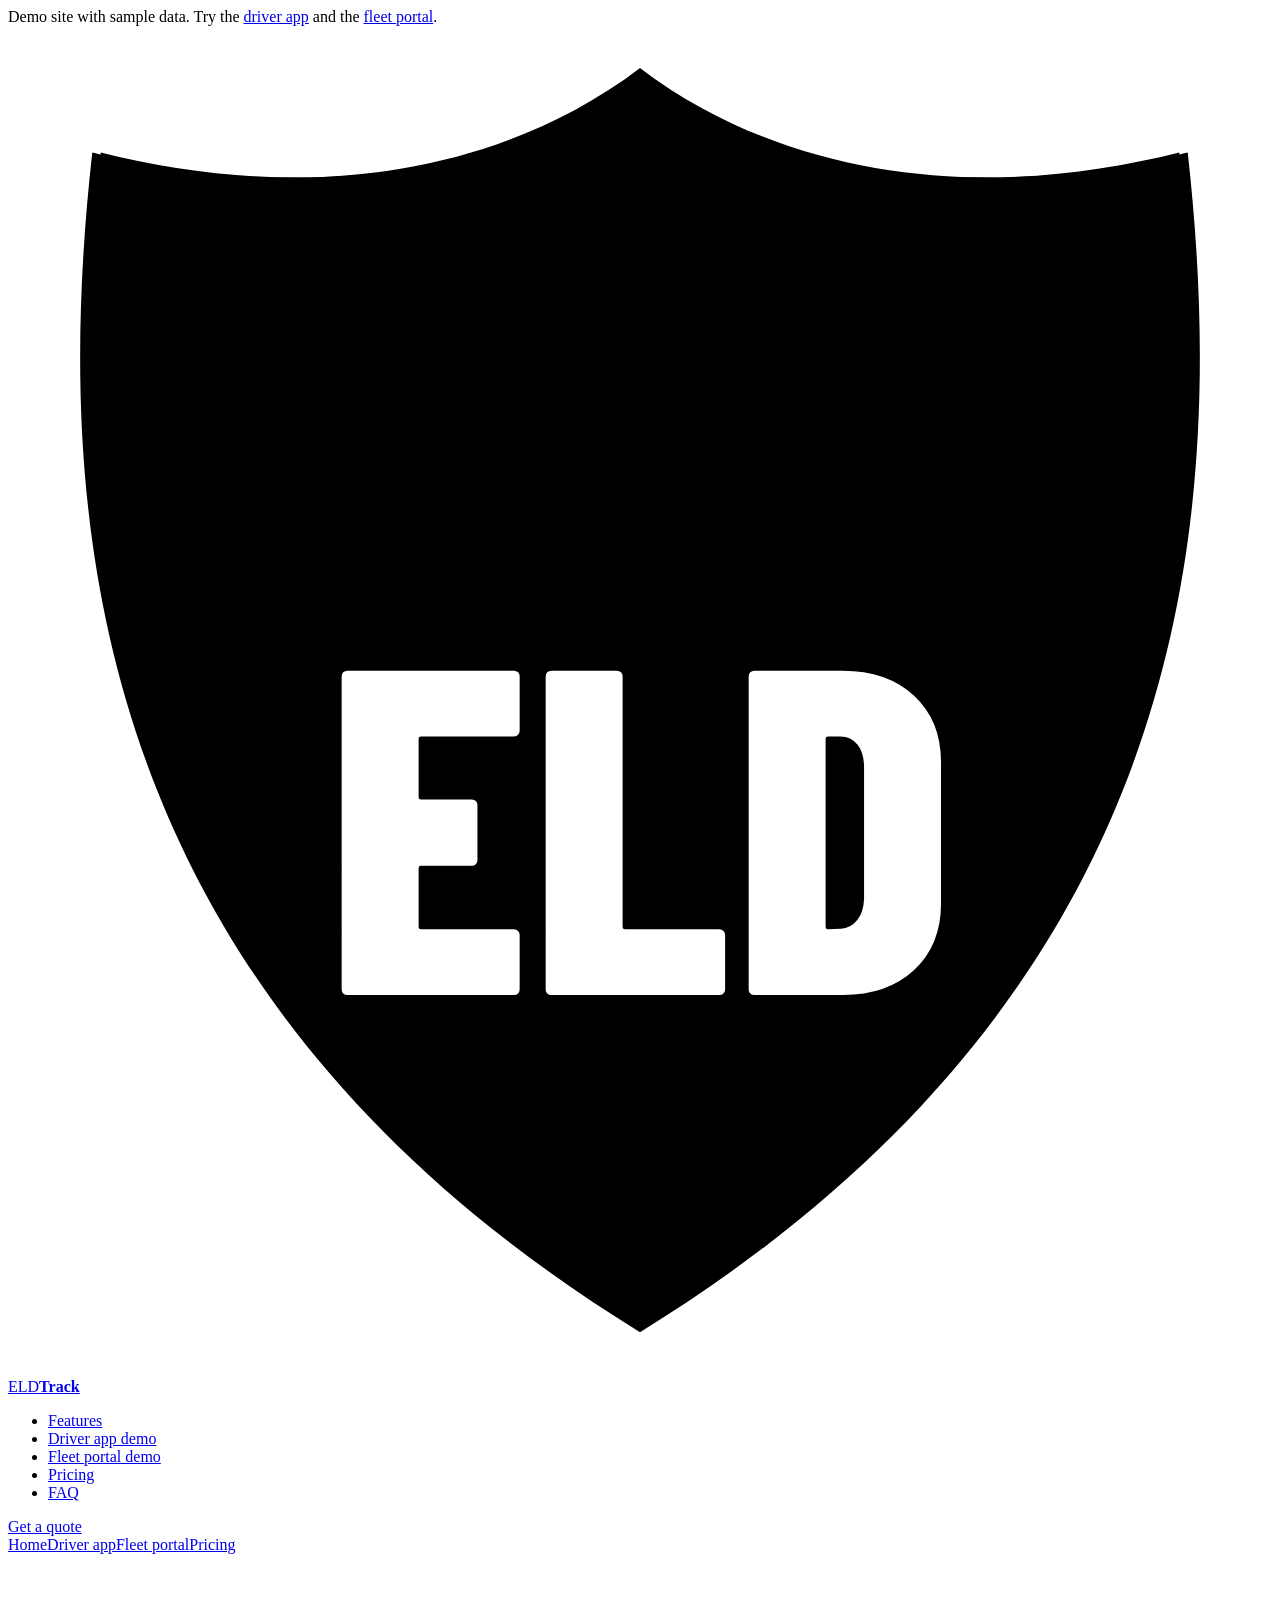
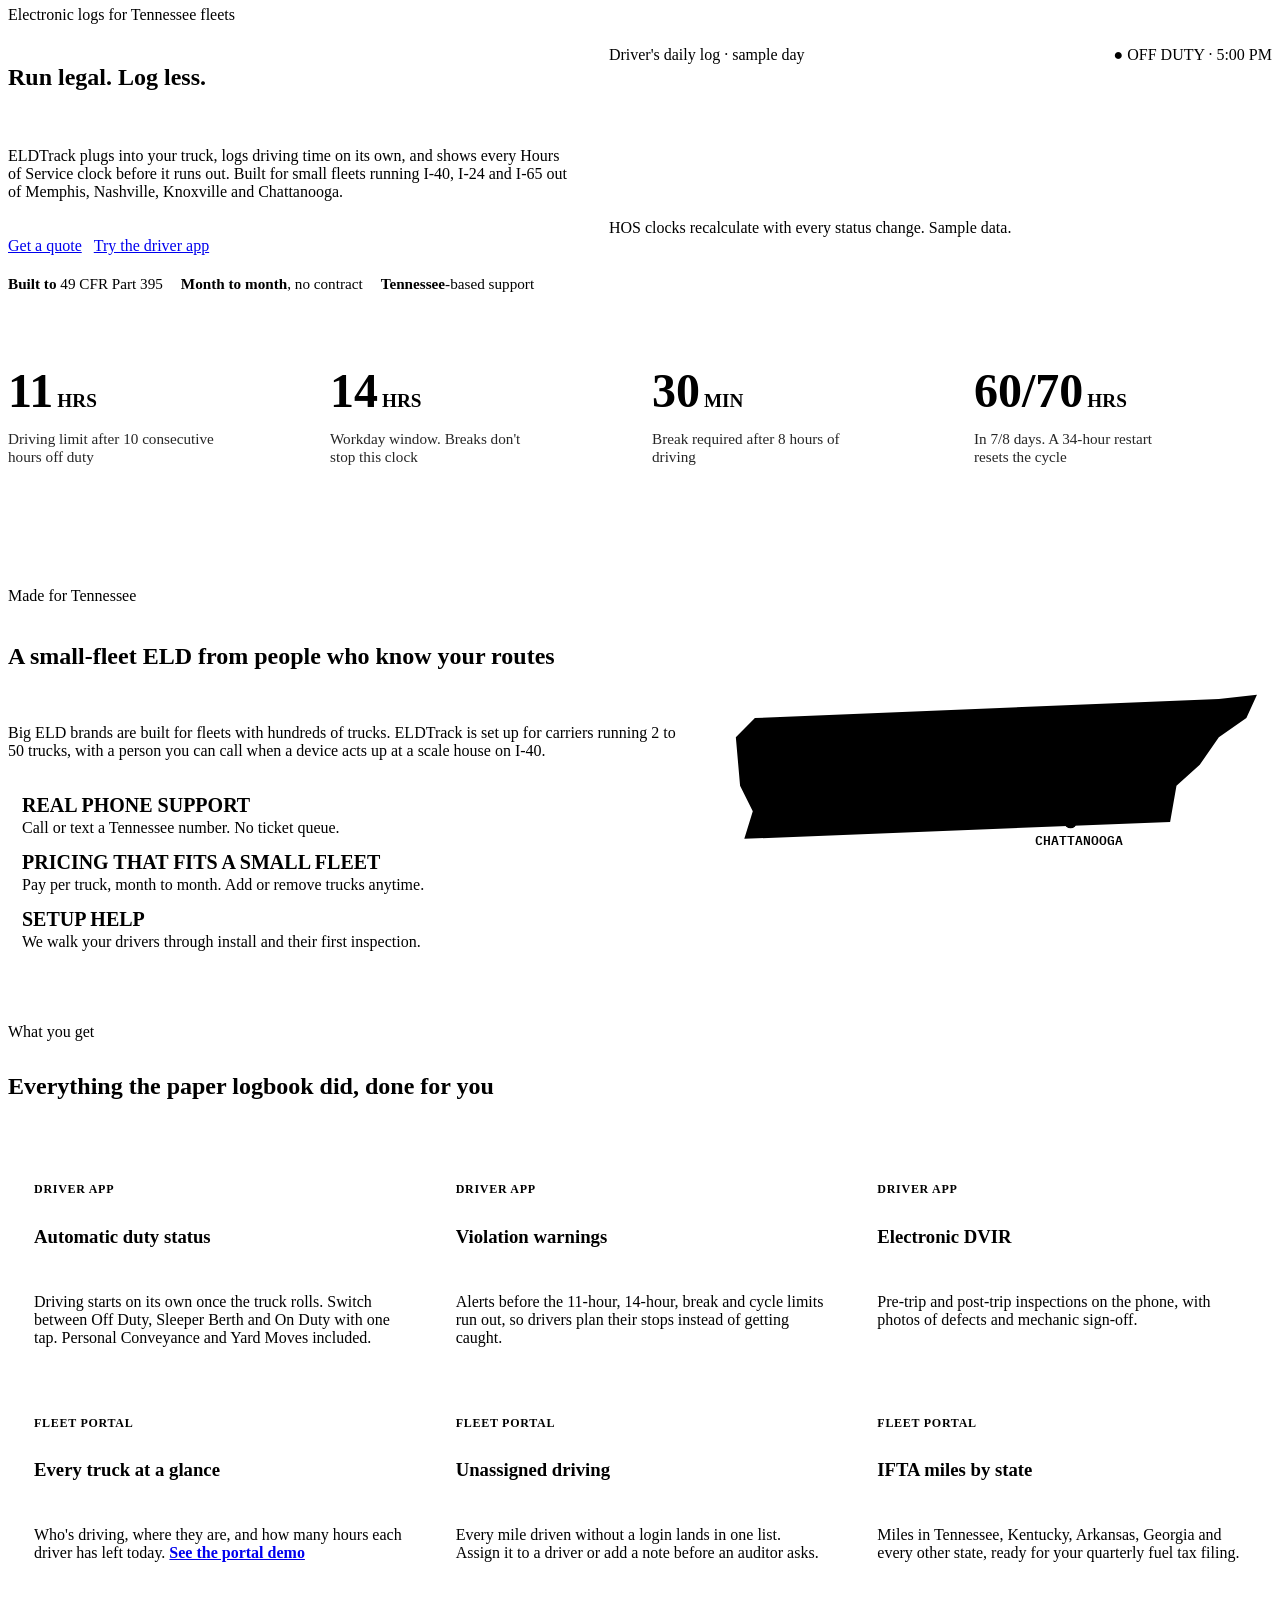
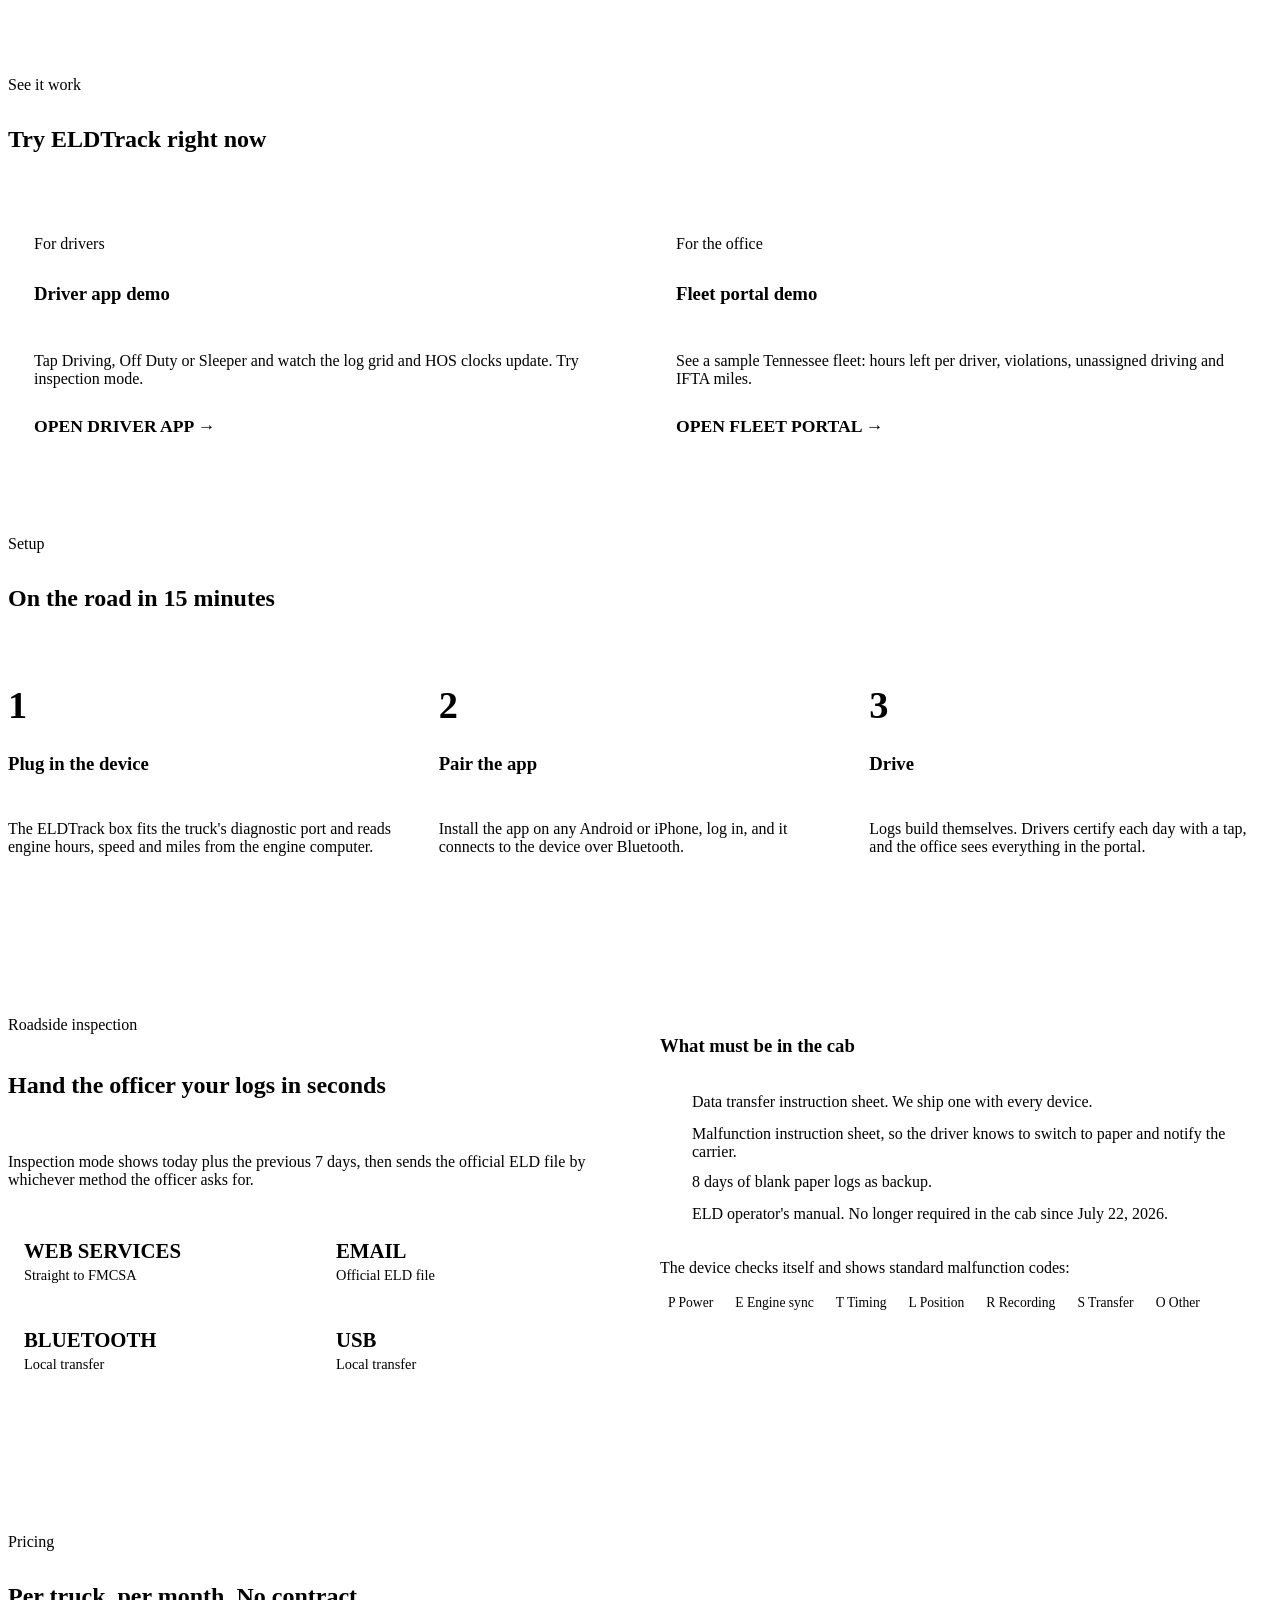
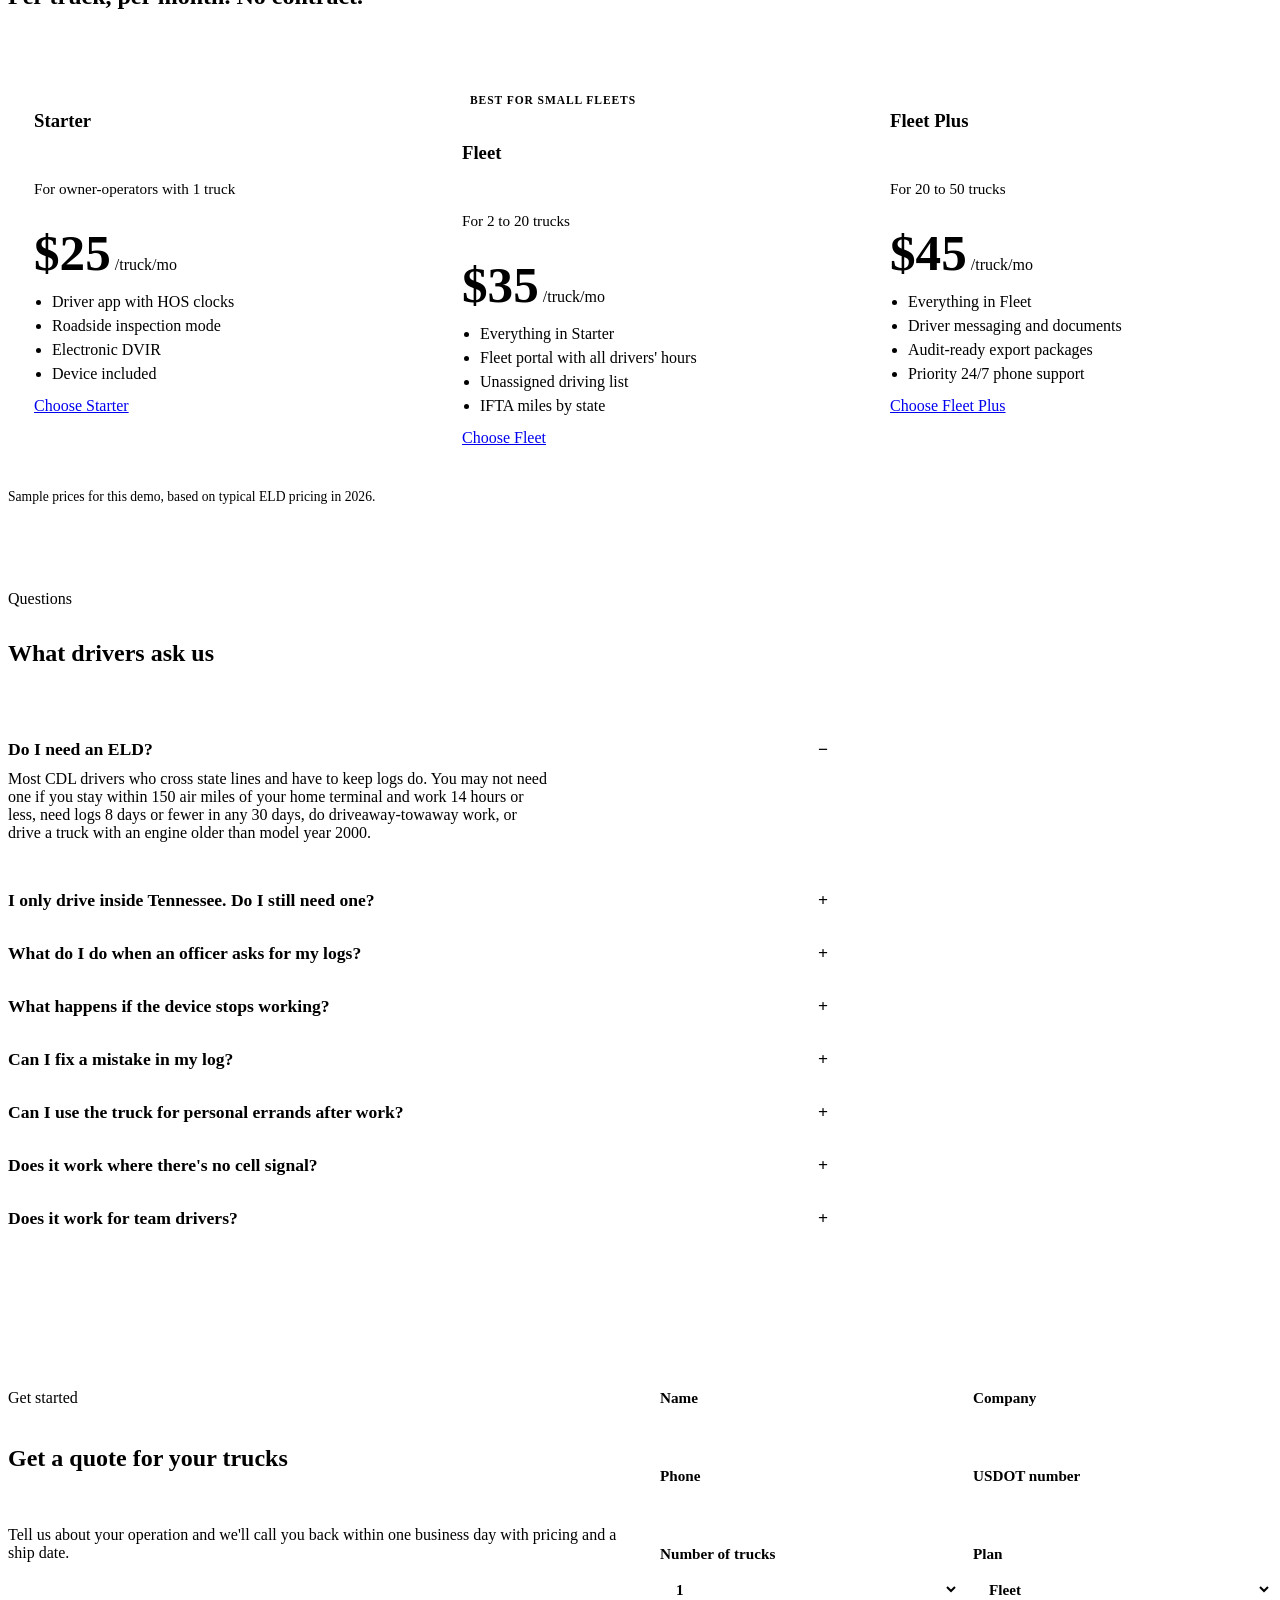
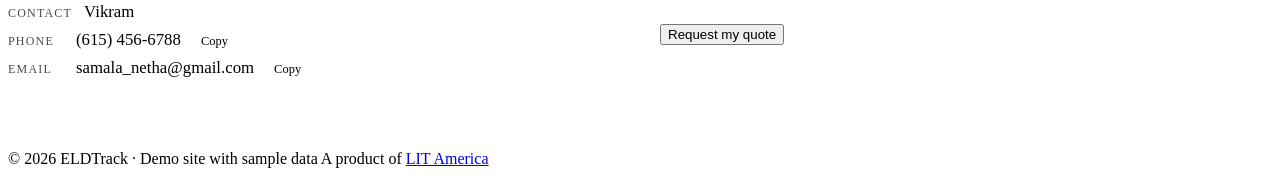
==== index.html @ 3d609960 "Add files via upload" ====
<!doctype html>
<html lang="en">
<head>
<meta charset="utf-8">
<meta name="viewport" content="width=device-width, initial-scale=1, viewport-fit=cover">
<title>ELDTrack</title>
<link rel="preconnect" href="https://fonts.googleapis.com">
<link rel="preconnect" href="https://fonts.gstatic.com" crossorigin>
<link rel="stylesheet" href="https://fonts.googleapis.com/css2?family=Barlow+Condensed:wght@600;700;800&family=Source+Sans+3:wght@400;600;700&family=IBM+Plex+Mono:wght@500;600&display=swap">
<link rel="stylesheet" href="styles.css">
<style>
section{padding-block:72px}
.sec-head{display:grid;gap:12px;margin-bottom:36px}
.hero{padding-block:52px 40px}
.hero-grid{display:grid;grid-template-columns:1fr;gap:36px}
@media (min-width:980px){.hero-grid{grid-template-columns:.92fr 1.08fr;align-items:center}}
.hero-copy{display:grid;gap:20px;align-content:start}
.hero-copy h1 span{color:var(--accent)}
.cta-row{display:flex;flex-wrap:wrap;gap:12px}
.trust{display:flex;flex-wrap:wrap;gap:8px 18px;color:var(--muted);font-size:.95rem}
.trust b{color:var(--ink)}
.logcard-head{display:flex;justify-content:space-between;align-items:baseline;flex-wrap:wrap;gap:8px}
.logcard-head .eyebrow{color:var(--muted)}

.rules{background:var(--ink);color:var(--paper);padding-block:34px}
.rules-grid{display:grid;grid-template-columns:repeat(4,1fr);gap:24px}
@media (max-width:760px){.rules-grid{grid-template-columns:repeat(2,1fr)}}
.rule .n{font-family:var(--f-display);font-weight:800;font-size:3rem;line-height:1}
.rule .n small{font-size:1.2rem;margin-left:4px}
.rule p{font-size:.95rem;opacity:.85;max-width:28ch}

.tn{display:grid;grid-template-columns:1.1fr .9fr;gap:40px;align-items:center}
@media (max-width:860px){.tn{grid-template-columns:1fr}}
.tn>*{min-width:0}
.tn-map svg{width:100%;height:auto;display:block}
.tn-points{display:grid;gap:14px;list-style:none;padding:0;margin:0}
.tn-points li{display:grid;gap:2px;padding-left:14px;border-left:3px solid var(--accent)}
.tn-points b{font-family:var(--f-display);font-size:1.25rem;text-transform:uppercase}
.tn-points span{color:var(--muted)}

.feat-grid{display:grid;grid-template-columns:repeat(3,1fr);gap:1px;background:var(--line);border:1px solid var(--line)}
@media (max-width:900px){.feat-grid{grid-template-columns:repeat(2,1fr)}}
@media (max-width:600px){.feat-grid{grid-template-columns:1fr}}
.feat{background:var(--panel);padding:26px;display:grid;gap:10px;align-content:start;min-width:0}
.feat .tag{font-family:var(--f-mono);font-size:.75rem;color:var(--shield);font-weight:600;letter-spacing:.06em}
.feat p{color:var(--muted)}
.feat a{font-weight:700}

.demos{display:grid;grid-template-columns:1fr 1fr;gap:20px}
@media (max-width:760px){.demos{grid-template-columns:1fr}}
.demo{border:2px solid var(--ink);border-radius:6px;padding:26px;display:grid;gap:12px;background:var(--panel);text-decoration:none;color:var(--ink)}
.demo:hover{border-color:var(--accent)}
.demo p{color:var(--muted)}
.demo .go{font-family:var(--f-display);font-weight:700;text-transform:uppercase;color:var(--accent);font-size:1.1rem}

.steps{display:grid;grid-template-columns:repeat(3,1fr);gap:28px}
@media (max-width:800px){.steps{grid-template-columns:1fr}}
.step{display:grid;gap:10px;padding-top:18px;border-top:3px solid var(--ink)}
.step .no{font-family:var(--f-display);font-weight:800;font-size:2.4rem;color:var(--accent);line-height:1}
.step p{color:var(--muted)}

.inspect{background:var(--panel);border-block:1px solid var(--line)}
.split{display:grid;grid-template-columns:1fr 1fr;gap:40px;align-items:start}
@media (max-width:860px){.split{grid-template-columns:1fr}}
.split>*{min-width:0}
.stack{display:grid;gap:18px}
.methods{display:grid;grid-template-columns:1fr 1fr;gap:12px}
.method{border:1px solid var(--line);border-radius:4px;padding:16px;display:grid;gap:4px;background:var(--paper)}
.method b{font-family:var(--f-display);font-size:1.3rem;text-transform:uppercase}
.method span{font-size:.9rem;color:var(--muted)}
.checklist{list-style:none;padding:0;margin:0;display:grid;gap:12px}
.checklist li{display:grid;grid-template-columns:22px 1fr;gap:10px}
.checklist li::before{content:"";width:16px;height:16px;margin-top:4px;border:2px solid var(--shield);border-radius:3px;background:linear-gradient(var(--shield),var(--shield)) center/8px 8px no-repeat}
.checklist li.off::before{background:none;border-color:var(--muted)}
.checklist li.off{color:var(--muted)}
.codes{font-family:var(--f-mono);font-size:.85rem;display:flex;flex-wrap:wrap;gap:6px;margin-top:6px}
.codes span{border:1px solid var(--grid-strong);padding:2px 8px;border-radius:3px}

.plans{display:grid;grid-template-columns:repeat(3,1fr);gap:20px}
@media (max-width:900px){.plans{grid-template-columns:1fr}}
.plan{border:1px solid var(--line);background:var(--panel);border-radius:6px;padding:26px;display:grid;gap:14px;align-content:start}
.plan.pick{border:2px solid var(--accent)}
.plan .who{color:var(--muted);font-size:.95rem}
.plan .price{font-family:var(--f-display);font-weight:800;font-size:3.2rem;line-height:1}
.plan .price small{font-family:var(--f-body);font-size:1rem;font-weight:400;color:var(--muted)}
.plan ul{margin:0;padding-left:18px;display:grid;gap:6px;color:var(--muted)}
.badge{justify-self:start;font-family:var(--f-mono);font-size:.72rem;font-weight:600;letter-spacing:.08em;text-transform:uppercase;background:var(--accent);color:var(--on-accent);padding:3px 8px;border-radius:3px}
.fine{font-size:.85rem;color:var(--muted);margin-top:16px}

.faq{display:grid;border-top:1px solid var(--line);max-width:820px}
details{border-bottom:1px solid var(--line);padding-block:16px}
summary{cursor:pointer;font-weight:700;font-size:1.1rem;list-style:none;display:flex;justify-content:space-between;gap:16px}
summary::-webkit-details-marker{display:none}
summary::after{content:"+";font-family:var(--f-mono);color:var(--accent)}
details[open] summary::after{content:"−"}
details p{margin-top:10px;color:var(--muted);max-width:68ch}

.quote{background:var(--ink);color:var(--paper)}
.quote .lede{color:color-mix(in srgb,var(--paper) 78%,transparent)}
.contact{display:grid;gap:8px;margin-top:6px}
.contact div{display:flex;flex-wrap:wrap;gap:6px 12px;align-items:baseline}
.contact .k{font-family:var(--f-mono);font-size:.75rem;letter-spacing:.1em;text-transform:uppercase;opacity:.7;min-width:56px}
.contact .v{font-family:var(--f-mono);font-size:1.05rem;user-select:all}
.copy{font:inherit;font-size:.78rem;background:transparent;color:var(--paper);border:1px solid color-mix(in srgb,var(--paper) 40%,transparent);border-radius:3px;padding:1px 8px;cursor:pointer}
form{display:grid;grid-template-columns:1fr 1fr;gap:14px}
@media (max-width:600px){form{grid-template-columns:1fr}}
form .full{grid-column:1/-1}
label{display:grid;gap:6px;font-weight:600;font-size:.95rem}
.quote input,.quote select{font:inherit;padding:11px 12px;border-radius:4px;border:1px solid color-mix(in srgb,var(--paper) 30%,transparent);background:color-mix(in srgb,var(--paper) 8%,transparent);color:var(--paper)}
.quote select option{color:#13233f;background:#fff}
.done{grid-column:1/-1;border:1px solid var(--ok);padding:14px;border-radius:4px}
</style>
</head>
<body>

<div class="demo-banner">Demo site with sample data. Try the <a href="driver.html">driver app</a> and the <a href="portal.html">fleet portal</a>.</div>
<header class="top">
  <div class="wrap nav">
    <a class="brand" href="index.html">
      <svg class="shield" viewBox="0 0 30 32" aria-hidden="true"><path d="M2 3c4 1 9 1 13-2 4 3 9 3 13 2 1 9 0 20-13 28C2 23 1 12 2 3z" fill="var(--shield)"/><path d="M2.2 3c4 1 9 1 12.8-2 3.8 3 8.8 3 12.8 2l.1 4H2.1z" fill="var(--accent)"/><text x="15" y="23" text-anchor="middle" font-family="Barlow Condensed,Arial Narrow,sans-serif" font-weight="800" font-size="11" fill="#fff">ELD</text></svg>
      ELD<b>Track</b>
    </a>
    <ul>
      <li><a href="#features">Features</a></li>
      <li><a href="driver.html">Driver app demo</a></li>
      <li><a href="portal.html">Fleet portal demo</a></li>
      <li><a href="#pricing">Pricing</a></li>
      <li><a href="#faq">FAQ</a></li>
    </ul>
    <a class="btn" href="#quote">Get a quote</a>
  </div>
  <div class="wrap demo-tabs">
    <a href="index.html" aria-current="page">Home</a><a href="driver.html">Driver app</a><a href="portal.html">Fleet portal</a><a href="#pricing">Pricing</a>
  </div>
</header>

<main>
  <section class="hero">
    <div class="wrap hero-grid">
      <div class="hero-copy">
        <span class="eyebrow">Electronic logs for Tennessee fleets</span>
        <h1>Run legal. <span>Log less.</span></h1>
        <p class="lede">ELDTrack plugs into your truck, logs driving time on its own, and shows every Hours of Service clock before it runs out. Built for small fleets running I-40, I-24 and I-65 out of Memphis, Nashville, Knoxville and Chattanooga.</p>
        <div class="cta-row">
          <a class="btn" href="#quote">Get a quote</a>
          <a class="btn ghost" href="driver.html">Try the driver app</a>
        </div>
        <div class="trust">
          <span><b>Built to</b> 49 CFR Part 395</span>
          <span><b>Month to month</b>, no contract</span>
          <span><b>Tennessee</b>-based support</span>
        </div>
      </div>
      <div class="logcard" aria-label="Sample driver log">
        <div class="logcard-head">
          <span class="eyebrow">Driver's daily log · sample day</span>
          <span class="pill ok">● OFF DUTY · 5:00 PM</span>
        </div>
        <div class="gridwrap"><svg id="logsvg" viewBox="0 0 960 196" role="img" aria-label="24-hour duty status graph for a sample day"></svg></div>
        <div class="clocks" id="clocks"></div>
        <p class="caption">HOS clocks recalculate with every status change. Sample data.</p>
      </div>
    </div>
  </section>

  <div class="rules">
    <div class="wrap rules-grid">
      <div class="rule"><div class="n">11<small>HRS</small></div><p>Driving limit after 10 consecutive hours off duty</p></div>
      <div class="rule"><div class="n">14<small>HRS</small></div><p>Workday window. Breaks don't stop this clock</p></div>
      <div class="rule"><div class="n">30<small>MIN</small></div><p>Break required after 8 hours of driving</p></div>
      <div class="rule"><div class="n">60/70<small>HRS</small></div><p>In 7/8 days. A 34-hour restart resets the cycle</p></div>
    </div>
  </div>

  <section>
    <div class="wrap tn">
      <div class="stack">
        <span class="eyebrow">Made for Tennessee</span>
        <h2>A small-fleet ELD from people who know your routes</h2>
        <p class="lede">Big ELD brands are built for fleets with hundreds of trucks. ELDTrack is set up for carriers running 2 to 50 trucks, with a person you can call when a device acts up at a scale house on I-40.</p>
        <ul class="tn-points">
          <li><b>Real phone support</b><span>Call or text a Tennessee number. No ticket queue.</span></li>
          <li><b>Pricing that fits a small fleet</b><span>Pay per truck, month to month. Add or remove trucks anytime.</span></li>
          <li><b>Setup help</b><span>We walk your drivers through install and their first inspection.</span></li>
        </ul>
      </div>
      <div class="tn-map" aria-label="Tennessee interstate map, simplified">
        <svg viewBox="0 0 520 200" role="img" aria-label="Simplified Tennessee map with Memphis, Nashville, Knoxville and Chattanooga on the interstates">
          <path d="M14 70 L32 52 L470 34 L506 30 L496 52 L470 70 L452 96 L430 116 L424 150 L22 166 L30 140 L18 116 Z" fill="var(--panel)" stroke="var(--grid-strong)" stroke-width="2"/>
          <path d="M40 140 L130 110 L260 92 L380 84 L452 70" fill="none" stroke="var(--accent)" stroke-width="4" stroke-linecap="round"/>
          <path d="M260 92 L330 150" fill="none" stroke="var(--shield)" stroke-width="3" stroke-linecap="round"/>
          <path d="M260 92 L262 40 M260 92 L250 160" fill="none" stroke="var(--shield)" stroke-width="3" stroke-linecap="round" stroke-dasharray="1 0"/>
          <path d="M380 84 L330 150" fill="none" stroke="var(--shield)" stroke-width="3" stroke-linecap="round"/>
          <g font-family="IBM Plex Mono,monospace" font-size="12" font-weight="600" fill="var(--ink)">
            <circle cx="40" cy="140" r="6" fill="var(--accent)"/><text x="50" y="158">MEMPHIS</text>
            <circle cx="260" cy="92" r="6" fill="var(--accent)"/><text x="186" y="80">NASHVILLE</text>
            <circle cx="380" cy="84" r="6" fill="var(--accent)"/><text x="350" y="72">KNOXVILLE</text>
            <circle cx="330" cy="150" r="6" fill="var(--accent)"/><text x="296" y="172">CHATTANOOGA</text>
          </g>
          <g font-family="Barlow Condensed,Arial Narrow,sans-serif" font-weight="800" font-size="13" fill="var(--accent)"><text x="150" y="102">I-40</text><text x="300" y="130" fill="var(--shield)">I-24</text><text x="266" y="56" fill="var(--shield)">I-65</text><text x="360" y="124" fill="var(--shield)">I-75</text></g>
        </svg>
      </div>
    </div>
  </section>

  <section id="features" style="padding-top:0">
    <div class="wrap">
      <div class="sec-head">
        <span class="eyebrow">What you get</span>
        <h2>Everything the paper logbook did, done for you</h2>
      </div>
      <div class="feat-grid">
        <div class="feat"><span class="tag">DRIVER APP</span><h3>Automatic duty status</h3><p>Driving starts on its own once the truck rolls. Switch between Off Duty, Sleeper Berth and On Duty with one tap. Personal Conveyance and Yard Moves included.</p></div>
        <div class="feat"><span class="tag">DRIVER APP</span><h3>Violation warnings</h3><p>Alerts before the 11-hour, 14-hour, break and cycle limits run out, so drivers plan their stops instead of getting caught.</p></div>
        <div class="feat"><span class="tag">DRIVER APP</span><h3>Electronic DVIR</h3><p>Pre-trip and post-trip inspections on the phone, with photos of defects and mechanic sign-off.</p></div>
        <div class="feat"><span class="tag">FLEET PORTAL</span><h3>Every truck at a glance</h3><p>Who's driving, where they are, and how many hours each driver has left today. <a href="portal.html">See the portal demo</a></p></div>
        <div class="feat"><span class="tag">FLEET PORTAL</span><h3>Unassigned driving</h3><p>Every mile driven without a login lands in one list. Assign it to a driver or add a note before an auditor asks.</p></div>
        <div class="feat"><span class="tag">FLEET PORTAL</span><h3>IFTA miles by state</h3><p>Miles in Tennessee, Kentucky, Arkansas, Georgia and every other state, ready for your quarterly fuel tax filing.</p></div>
      </div>
    </div>
  </section>

  <section style="padding-top:0">
    <div class="wrap">
      <div class="sec-head">
        <span class="eyebrow">See it work</span>
        <h2>Try ELDTrack right now</h2>
      </div>
      <div class="demos">
        <a class="demo" href="driver.html"><span class="eyebrow">For drivers</span><h3>Driver app demo</h3><p>Tap Driving, Off Duty or Sleeper and watch the log grid and HOS clocks update. Try inspection mode.</p><span class="go">Open driver app →</span></a>
        <a class="demo" href="portal.html"><span class="eyebrow">For the office</span><h3>Fleet portal demo</h3><p>See a sample Tennessee fleet: hours left per driver, violations, unassigned driving and IFTA miles.</p><span class="go">Open fleet portal →</span></a>
      </div>
    </div>
  </section>

  <section style="padding-top:0">
    <div class="wrap">
      <div class="sec-head">
        <span class="eyebrow">Setup</span>
        <h2>On the road in 15 minutes</h2>
      </div>
      <div class="steps">
        <div class="step"><span class="no">1</span><h3>Plug in the device</h3><p>The ELDTrack box fits the truck's diagnostic port and reads engine hours, speed and miles from the engine computer.</p></div>
        <div class="step"><span class="no">2</span><h3>Pair the app</h3><p>Install the app on any Android or iPhone, log in, and it connects to the device over Bluetooth.</p></div>
        <div class="step"><span class="no">3</span><h3>Drive</h3><p>Logs build themselves. Drivers certify each day with a tap, and the office sees everything in the portal.</p></div>
      </div>
    </div>
  </section>

  <section class="inspect" id="inspection">
    <div class="wrap split">
      <div class="stack">
        <span class="eyebrow">Roadside inspection</span>
        <h2>Hand the officer your logs in seconds</h2>
        <p class="lede">Inspection mode shows today plus the previous 7 days, then sends the official ELD file by whichever method the officer asks for.</p>
        <div class="methods">
          <div class="method"><b>Web services</b><span>Straight to FMCSA</span></div>
          <div class="method"><b>Email</b><span>Official ELD file</span></div>
          <div class="method"><b>Bluetooth</b><span>Local transfer</span></div>
          <div class="method"><b>USB</b><span>Local transfer</span></div>
        </div>
      </div>
      <div class="stack">
        <h3>What must be in the cab</h3>
        <ul class="checklist">
          <li>Data transfer instruction sheet. We ship one with every device.</li>
          <li>Malfunction instruction sheet, so the driver knows to switch to paper and notify the carrier.</li>
          <li>8 days of blank paper logs as backup.</li>
          <li class="off">ELD operator's manual. No longer required in the cab since July 22, 2026.</li>
        </ul>
        <div>
          <p class="caption">The device checks itself and shows standard malfunction codes:</p>
          <div class="codes"><span>P Power</span><span>E Engine sync</span><span>T Timing</span><span>L Position</span><span>R Recording</span><span>S Transfer</span><span>O Other</span></div>
        </div>
      </div>
    </div>
  </section>

  <section id="pricing">
    <div class="wrap">
      <div class="sec-head">
        <span class="eyebrow">Pricing</span>
        <h2>Per truck, per month. No contract.</h2>
      </div>
      <div class="plans">
        <div class="plan">
          <h3>Starter</h3>
          <p class="who">For owner-operators with 1 truck</p>
          <div class="price">$25<small> /truck/mo</small></div>
          <ul><li>Driver app with HOS clocks</li><li>Roadside inspection mode</li><li>Electronic DVIR</li><li>Device included</li></ul>
          <a class="btn ghost" href="#quote" data-plan="Starter">Choose Starter</a>
        </div>
        <div class="plan pick">
          <span class="badge">Best for small fleets</span>
          <h3>Fleet</h3>
          <p class="who">For 2 to 20 trucks</p>
          <div class="price">$35<small> /truck/mo</small></div>
          <ul><li>Everything in Starter</li><li>Fleet portal with all drivers' hours</li><li>Unassigned driving list</li><li>IFTA miles by state</li></ul>
          <a class="btn" href="#quote" data-plan="Fleet">Choose Fleet</a>
        </div>
        <div class="plan">
          <h3>Fleet Plus</h3>
          <p class="who">For 20 to 50 trucks</p>
          <div class="price">$45<small> /truck/mo</small></div>
          <ul><li>Everything in Fleet</li><li>Driver messaging and documents</li><li>Audit-ready export packages</li><li>Priority 24/7 phone support</li></ul>
          <a class="btn ghost" href="#quote" data-plan="Fleet Plus">Choose Fleet Plus</a>
        </div>
      </div>
      <p class="fine">Sample prices for this demo, based on typical ELD pricing in 2026.</p>
    </div>
  </section>

  <section id="faq" style="padding-top:0">
    <div class="wrap">
      <div class="sec-head">
        <span class="eyebrow">Questions</span>
        <h2>What drivers ask us</h2>
      </div>
      <div class="faq">
        <details open><summary>Do I need an ELD?</summary><p>Most CDL drivers who cross state lines and have to keep logs do. You may not need one if you stay within 150 air miles of your home terminal and work 14 hours or less, need logs 8 days or fewer in any 30 days, do driveaway-towaway work, or drive a truck with an engine older than model year 2000.</p></details>
        <details><summary>I only drive inside Tennessee. Do I still need one?</summary><p>Rules for carriers that never leave the state are set by the state and can differ from the federal ones. Call us with your situation and we'll help you work out what applies to you.</p></details>
        <details><summary>What do I do when an officer asks for my logs?</summary><p>Tap Inspection Mode. The officer sees today and the last 7 days on your screen, and you can send the official file by web services, email, Bluetooth or USB, whichever they ask for.</p></details>
        <details><summary>What happens if the device stops working?</summary><p>The app shows a malfunction code. Switch to paper logs, tell your carrier, and the device has to be fixed or replaced within 8 days. We ship a replacement the next business day.</p></details>
        <details><summary>Can I fix a mistake in my log?</summary><p>Yes. You can edit your status and add a note explaining why. Driving time recorded by the engine can't be deleted, and the original record is always kept. If the office suggests an edit, you approve or reject it.</p></details>
        <details><summary>Can I use the truck for personal errands after work?</summary><p>Yes. Set your status to Personal Conveyance before you drive. That time isn't counted as driving, as long as you're truly off duty and not moving a load.</p></details>
        <details><summary>Does it work where there's no cell signal?</summary><p>Yes. The device keeps recording with no signal. Logs sync to the office as soon as the phone reconnects.</p></details>
        <details><summary>Does it work for team drivers?</summary><p>Yes. Both drivers log in on the same device and each keeps a separate log. Switching the active driver takes one tap.</p></details>
      </div>
    </div>
  </section>

  <section class="quote" id="quote">
    <div class="wrap split">
      <div class="stack">
        <span class="eyebrow">Get started</span>
        <h2>Get a quote for your trucks</h2>
        <p class="lede">Tell us about your operation and we'll call you back within one business day with pricing and a ship date.</p>
        <div class="contact">
          <div><span class="k">Contact</span><span class="v">Vikram</span></div>
          <div><span class="k">Phone</span><span class="v" id="c-phone">(615) 456-6788</span><button class="copy" type="button" data-copy="c-phone">Copy</button></div>
          <div><span class="k">Email</span><span class="v" id="c-email">samala_netha@gmail.com</span><button class="copy" type="button" data-copy="c-email">Copy</button></div>
        </div>
      </div>
      <form id="qform" novalidate>
        <label>Name<input id="q-name" name="name" autocomplete="name"></label>
        <label>Company<input id="q-co" name="company" autocomplete="organization"></label>
        <label>Phone<input id="q-phone" name="phone" type="tel" autocomplete="tel"></label>
        <label>USDOT number<input id="q-dot" name="dot" inputmode="numeric"></label>
        <label>Number of trucks
          <select id="q-trucks" name="trucks"><option>1</option><option>2–5</option><option>6–20</option><option>21–50</option></select>
        </label>
        <label>Plan
          <select id="q-plan" name="plan"><option>Starter</option><option selected>Fleet</option><option>Fleet Plus</option></select>
        </label>
        <div class="full"><button class="btn" type="submit">Request my quote</button></div>
        <p class="done full" id="qdone" hidden></p>
      </form>
    </div>
  </section>
</main>

<footer>
  <div class="wrap foot">
    <span>© 2026 ELDTrack · Demo site with sample data</span>
    <span class="lit">A product of <a href="https://www.litamerica.net" target="_blank" rel="noopener">LIT America</a></span>
  </div>
</footer>

<script src="hos.js"></script>
<script>
(function(){
  var day=[{s:0,e:5.5,row:1},{s:5.5,e:6,row:3},{s:6,e:10,row:2},{s:10,e:10.5,row:0},{s:10.5,e:14.5,row:2},{s:14.5,e:15.5,row:3},{s:15.5,e:17,row:2},{s:17,e:null,row:0}];
  var res=ELDTrack.drawGrid(document.getElementById("logsvg"),day,17,{animate:true,priorCycle:48});
  ELDTrack.renderClocks(document.getElementById("clocks"),res);

  document.querySelectorAll("[data-plan]").forEach(function(a){a.addEventListener("click",function(){document.getElementById("q-plan").value=a.getAttribute("data-plan");});});

  document.querySelectorAll(".copy").forEach(function(b){b.addEventListener("click",function(){
    var el=document.getElementById(b.getAttribute("data-copy")),t=el.textContent;
    function sel(){var r=document.createRange();r.selectNodeContents(el);var s=getSelection();s.removeAllRanges();s.addRange(r);}
    try{navigator.clipboard.writeText(t).then(function(){b.textContent="Copied";setTimeout(function(){b.textContent="Copy";},1500);},sel);}catch(e){sel();}
  });});

  var f=document.getElementById("qform"),done=document.getElementById("qdone");
  f.addEventListener("submit",function(e){e.preventDefault();
    var n=document.getElementById("q-name").value.trim(),p=document.getElementById("q-phone").value.trim();
    done.hidden=false;
    if(!n||!p){done.style.borderColor="var(--warn)";done.textContent="Add your name and phone number so we can call you back.";return;}
    done.style.borderColor="var(--ok)";
    done.textContent="Thanks, "+n+". Your quote request for "+document.getElementById("q-trucks").value+" truck(s) on the "+document.getElementById("q-plan").value+" plan is ready. This is a demo form, so nothing was sent.";
  });
})();
</script>
</body>
</html>
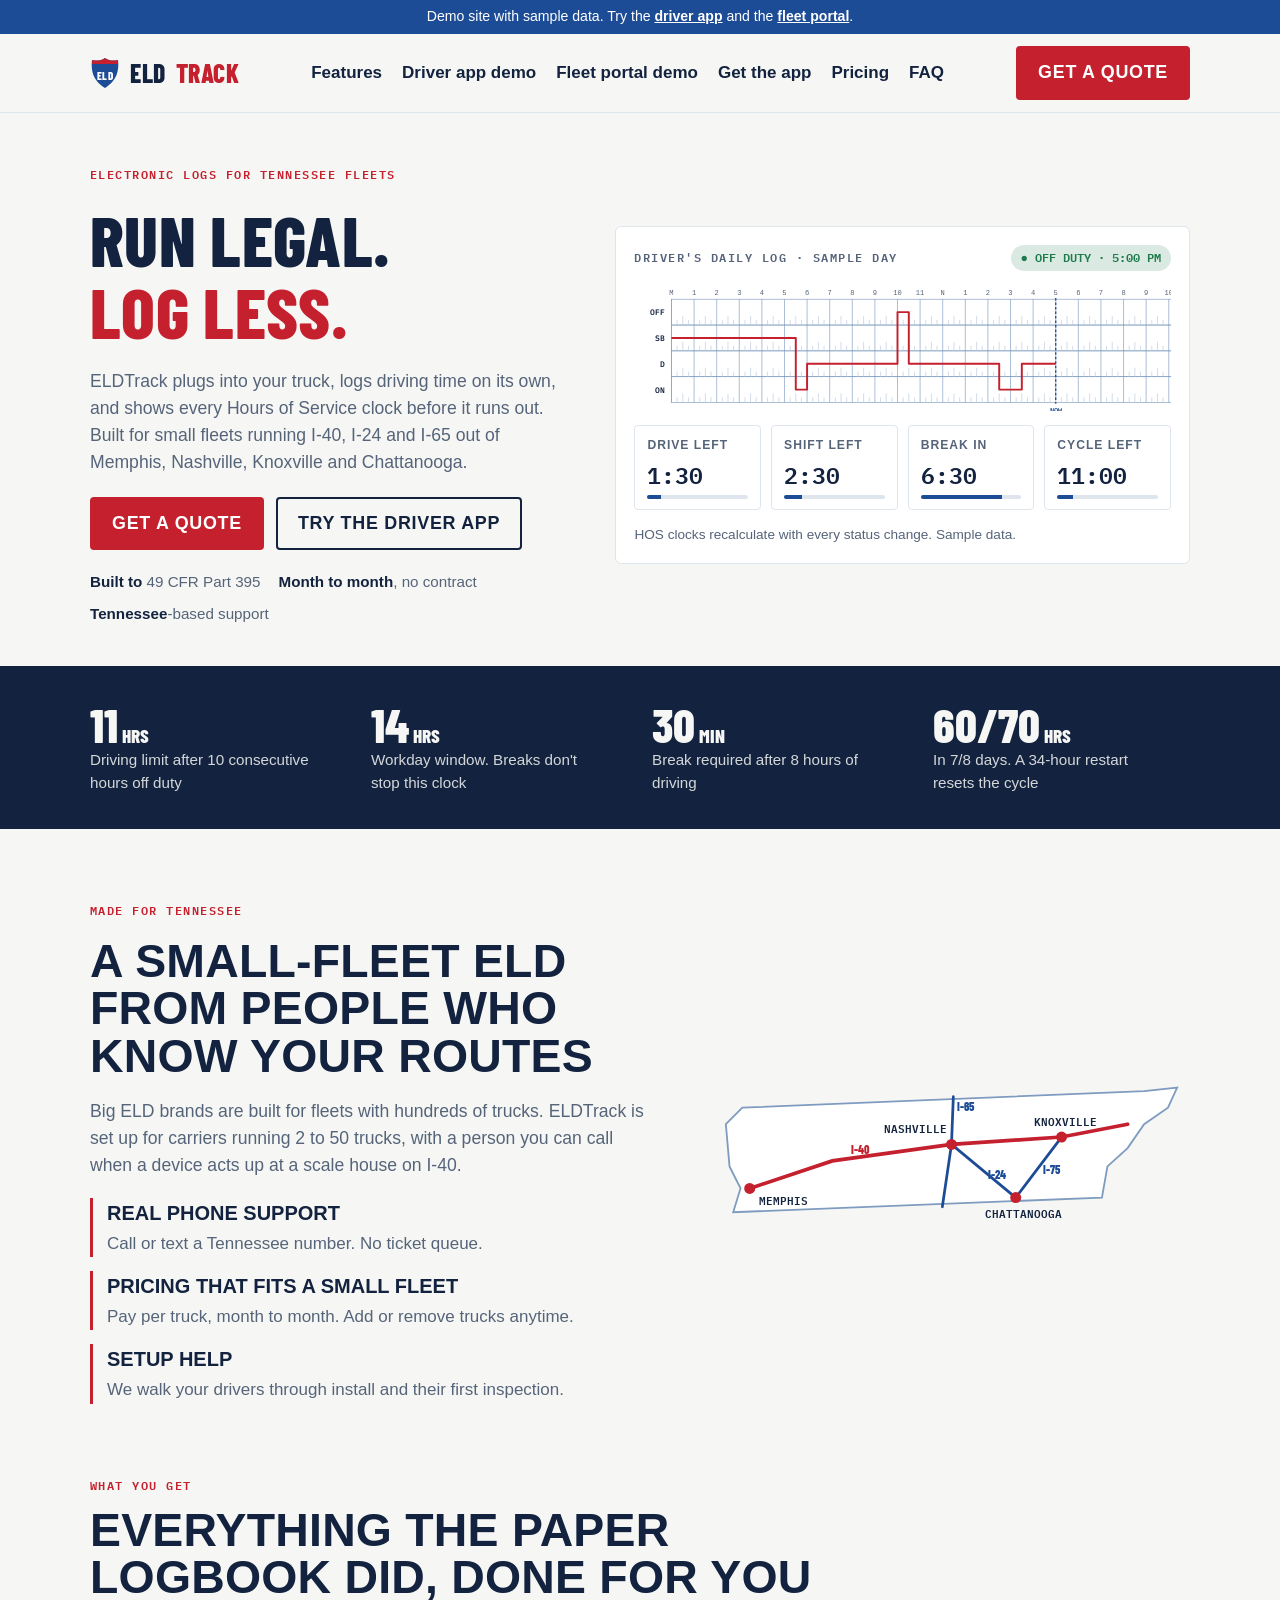
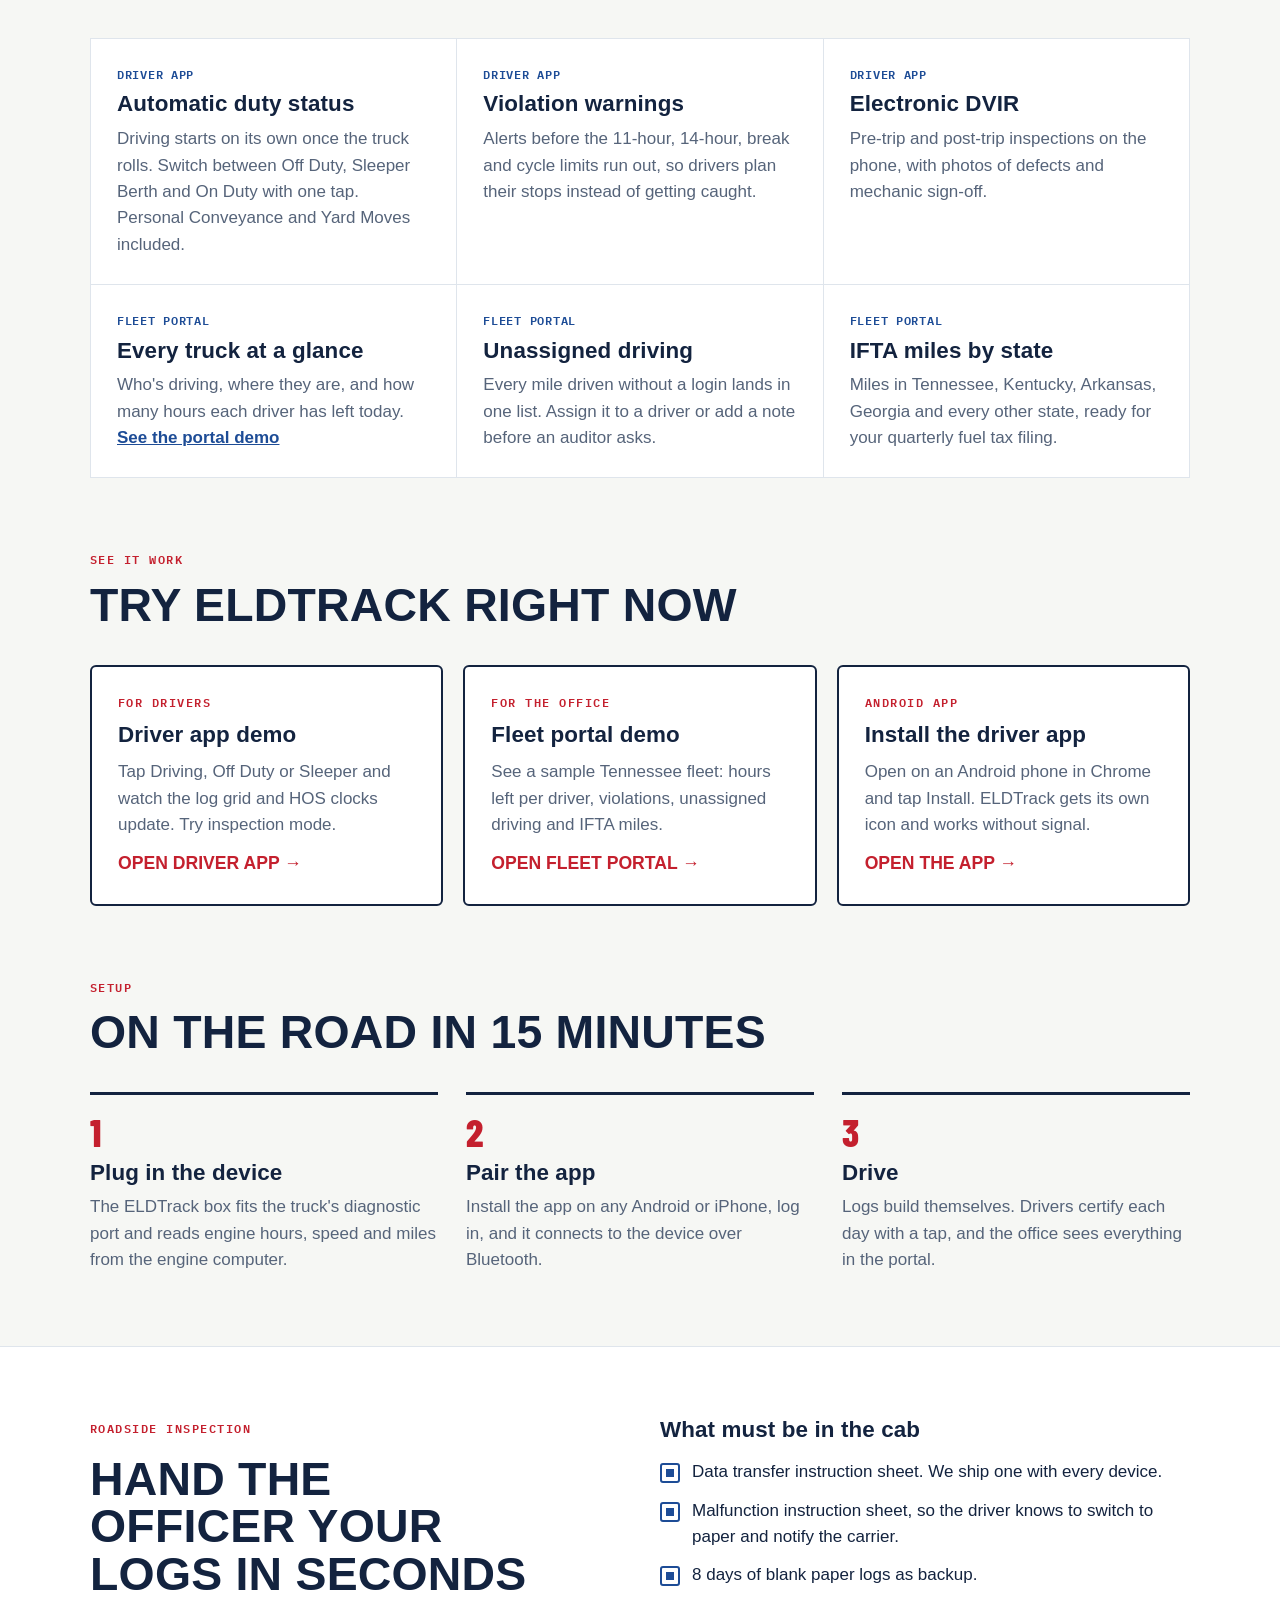
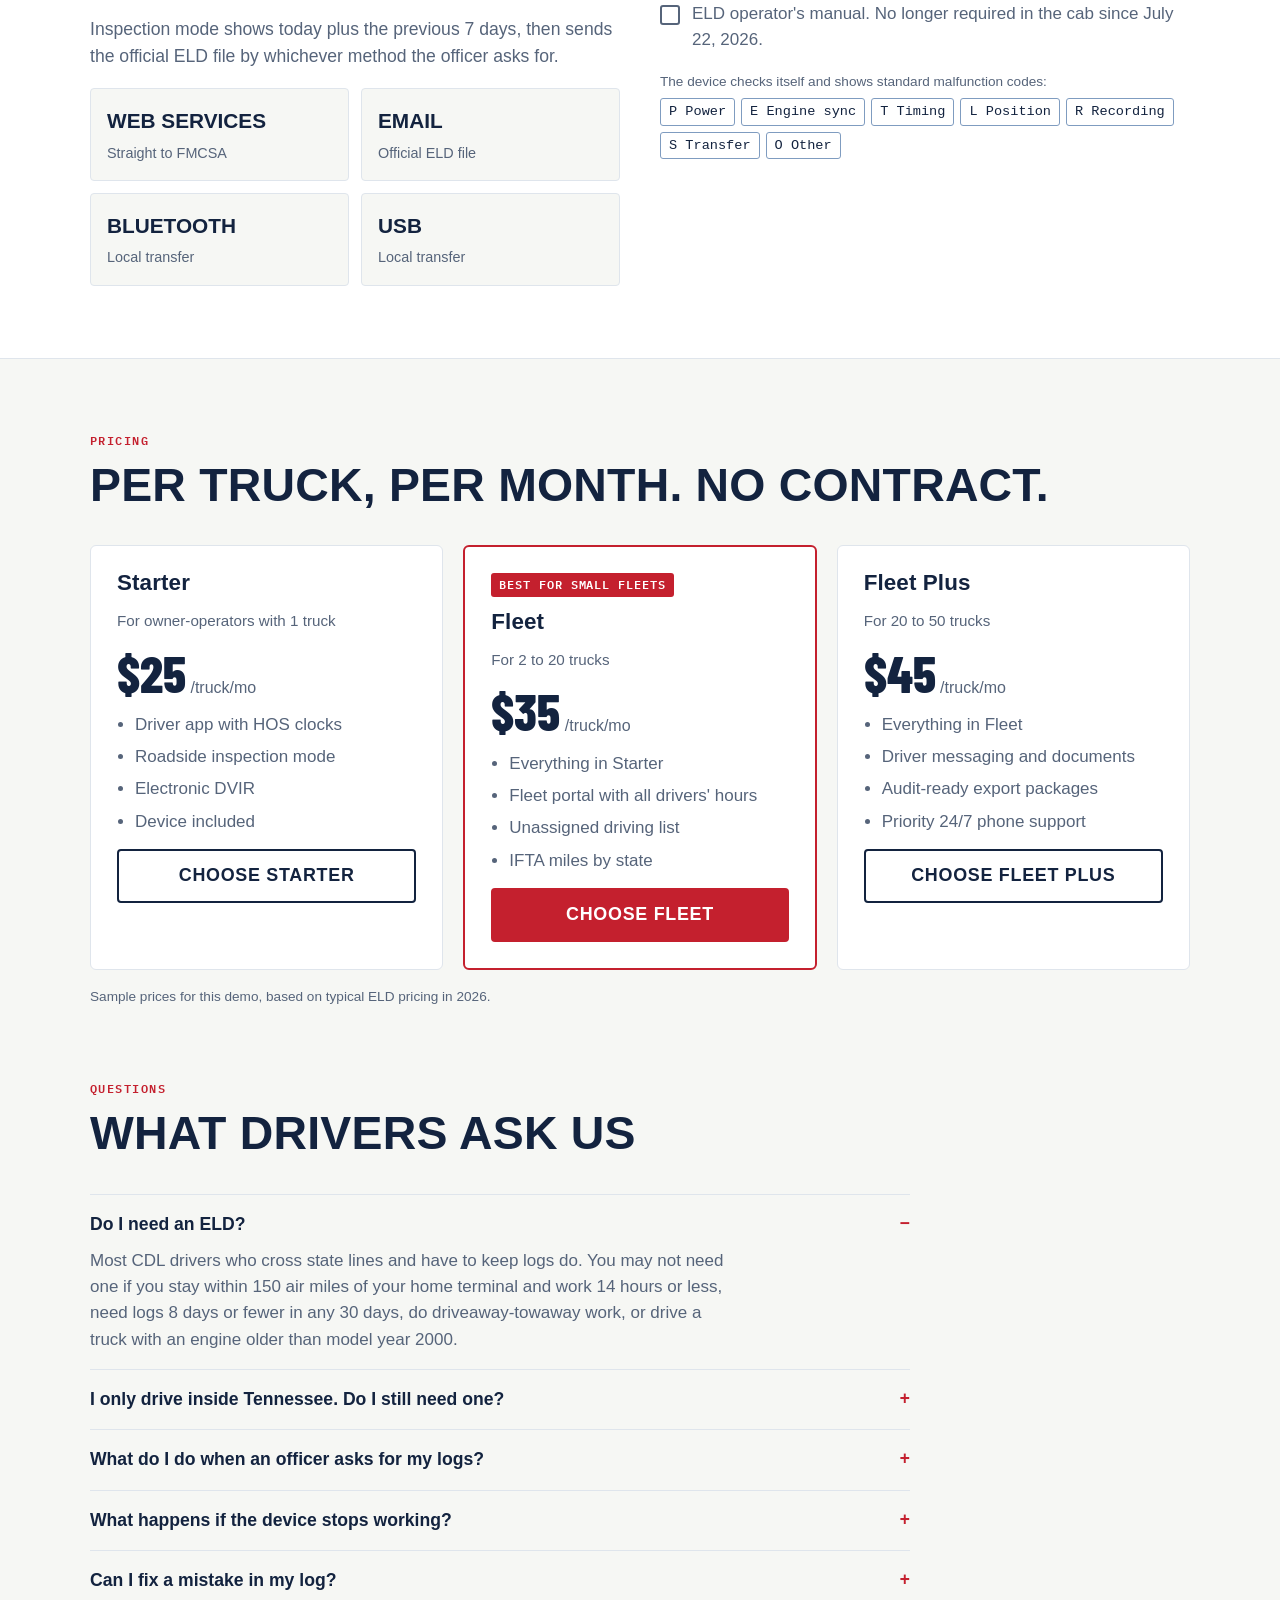
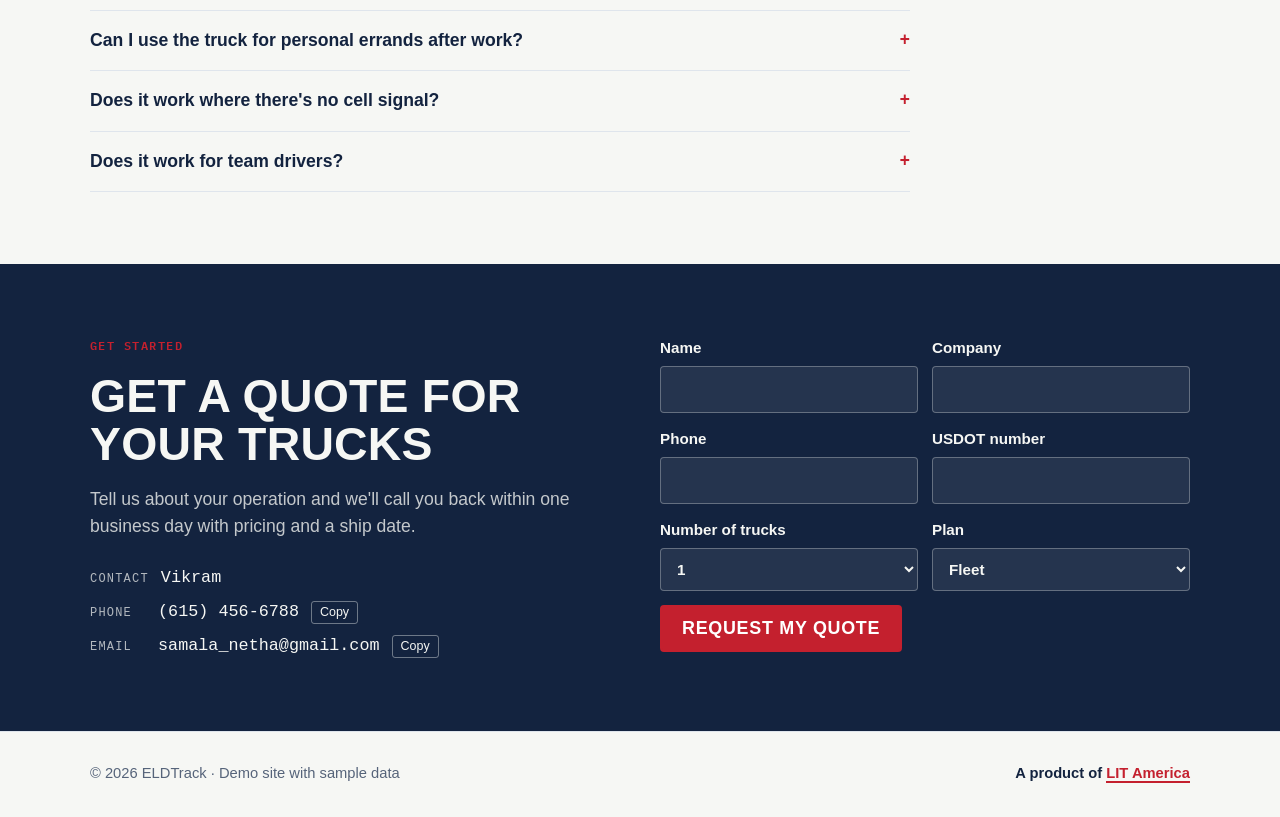
==== commit 9a6373fa: "Add files via upload" ====
--- a/index.html
+++ b/index.html
@@ -46,8 +46,8 @@
 .feat p{color:var(--muted)}
 .feat a{font-weight:700}
 
-.demos{display:grid;grid-template-columns:1fr 1fr;gap:20px}
-@media (max-width:760px){.demos{grid-template-columns:1fr}}
+.demos{display:grid;grid-template-columns:repeat(3,1fr);gap:20px}
+@media (max-width:900px){.demos{grid-template-columns:1fr}}
 .demo{border:2px solid var(--ink);border-radius:6px;padding:26px;display:grid;gap:12px;background:var(--panel);text-decoration:none;color:var(--ink)}
 .demo:hover{border-color:var(--accent)}
 .demo p{color:var(--muted)}
@@ -124,13 +124,14 @@
       <li><a href="#features">Features</a></li>
       <li><a href="driver.html">Driver app demo</a></li>
       <li><a href="portal.html">Fleet portal demo</a></li>
+      <li><a href="app.html">Get the app</a></li>
       <li><a href="#pricing">Pricing</a></li>
       <li><a href="#faq">FAQ</a></li>
     </ul>
     <a class="btn" href="#quote">Get a quote</a>
   </div>
   <div class="wrap demo-tabs">
-    <a href="index.html" aria-current="page">Home</a><a href="driver.html">Driver app</a><a href="portal.html">Fleet portal</a><a href="#pricing">Pricing</a>
+    <a href="index.html" aria-current="page">Home</a><a href="driver.html">Driver app</a><a href="portal.html">Fleet portal</a><a href="app.html">Get the app</a><a href="#pricing">Pricing</a>
   </div>
 </header>
 
@@ -229,6 +230,7 @@
       <div class="demos">
         <a class="demo" href="driver.html"><span class="eyebrow">For drivers</span><h3>Driver app demo</h3><p>Tap Driving, Off Duty or Sleeper and watch the log grid and HOS clocks update. Try inspection mode.</p><span class="go">Open driver app →</span></a>
         <a class="demo" href="portal.html"><span class="eyebrow">For the office</span><h3>Fleet portal demo</h3><p>See a sample Tennessee fleet: hours left per driver, violations, unassigned driving and IFTA miles.</p><span class="go">Open fleet portal →</span></a>
+        <a class="demo" href="app.html"><span class="eyebrow">Android app</span><h3>Install the driver app</h3><p>Open on an Android phone in Chrome and tap Install. ELDTrack gets its own icon and works without signal.</p><span class="go">Open the app →</span></a>
       </div>
     </div>
   </section>
--- a/styles.css
+++ b/styles.css
@@ -0,0 +1,89 @@
+/* ELDTrack shared styles. Layout: paper-logbook grid, interstate-shield navy/red, highway-gothic display type */
+:root{
+  --paper:#f6f7f4; --panel:#ffffff; --ink:#13233f; --muted:#56647a;
+  --grid:#b9cbe0; --grid-strong:#7f9cc0; --shield:#1d4c96; --accent:#c4202e;
+  --line:#dfe5ec; --ok:#1d7a4a; --warn:#b26b00; --bad:#c4202e; --on-accent:#ffffff;
+  --f-display:"Barlow Condensed","Arial Narrow",Arial,sans-serif;
+  --f-body:"Source Sans 3","Segoe UI",Helvetica,Arial,sans-serif;
+  --f-mono:"IBM Plex Mono",ui-monospace,Menlo,Consolas,monospace;
+  color-scheme:light;
+}
+@media (prefers-color-scheme: dark){:root:not([data-theme="light"]){
+  --paper:#0c1524; --panel:#13203a; --ink:#e7edf6; --muted:#9fb0c8;
+  --grid:#2a4266; --grid-strong:#4b6d9c; --shield:#7aa6ff; --accent:#ff5b66;
+  --line:#22324f; --ok:#4cc98a; --warn:#f0a63a; --bad:#ff5b66; color-scheme:dark}}
+:root[data-theme="dark"]{
+  --paper:#0c1524; --panel:#13203a; --ink:#e7edf6; --muted:#9fb0c8;
+  --grid:#2a4266; --grid-strong:#4b6d9c; --shield:#7aa6ff; --accent:#ff5b66;
+  --line:#22324f; --ok:#4cc98a; --warn:#f0a63a; --bad:#ff5b66; color-scheme:dark}
+
+*{box-sizing:border-box}
+html{-webkit-text-size-adjust:100%}
+body{margin:0;background:var(--paper);color:var(--ink);font-family:var(--f-body);font-size:17px;line-height:1.55}
+img{max-width:100%}
+[hidden]{display:none!important}
+.wrap{max-width:1140px;margin:0 auto;padding-inline:20px}
+h1,h2,h3{font-family:var(--f-display);line-height:1.02;text-wrap:balance;margin:0;letter-spacing:.005em}
+h1{font-size:clamp(2.5rem,6.2vw,4.4rem);font-weight:800;text-transform:uppercase}
+h2{font-size:clamp(1.9rem,4.2vw,2.9rem);font-weight:700;text-transform:uppercase}
+h3{font-size:1.4rem;font-weight:700}
+p{margin:0}
+a{color:var(--shield)}
+.eyebrow{font-family:var(--f-mono);font-size:.78rem;letter-spacing:.12em;text-transform:uppercase;color:var(--accent);font-weight:600}
+.lede{color:var(--muted);font-size:1.1rem;max-width:58ch}
+.caption{font-size:.85rem;color:var(--muted)}
+.mono{font-family:var(--f-mono);font-variant-numeric:tabular-nums}
+
+/* header */
+header.top{position:sticky;top:env(safe-area-inset-top,0px);z-index:20;background:color-mix(in srgb,var(--paper) 92%,transparent);backdrop-filter:blur(8px);border-bottom:1px solid var(--line)}
+.nav{display:flex;align-items:center;justify-content:space-between;gap:16px;padding-block:12px}
+.brand{display:flex;align-items:center;gap:10px;text-decoration:none;color:var(--ink);font-family:var(--f-display);font-weight:800;font-size:1.6rem;text-transform:uppercase;letter-spacing:.02em}
+.brand b{color:var(--accent);font-weight:800}
+.shield{width:30px;height:32px;flex:none}
+.nav ul{display:flex;gap:20px;list-style:none;margin:0;padding:0}
+.nav ul a{color:var(--ink);text-decoration:none;font-weight:600}
+.nav ul a:hover,.nav ul a[aria-current="page"]{color:var(--accent)}
+@media (max-width:880px){.nav ul{display:none}}
+.demo-tabs{display:flex;gap:8px;flex-wrap:wrap;padding-block:0 10px}
+@media (min-width:881px){.demo-tabs{display:none}}
+.demo-tabs a{font-size:.85rem;font-weight:600;text-decoration:none;color:var(--ink);border:1px solid var(--line);border-radius:99px;padding:4px 12px;background:var(--panel)}
+.demo-tabs a[aria-current="page"]{border-color:var(--accent);color:var(--accent)}
+
+.btn{display:inline-flex;align-items:center;justify-content:center;gap:8px;font-family:var(--f-display);font-weight:700;font-size:1.12rem;text-transform:uppercase;letter-spacing:.04em;padding:11px 20px;border-radius:4px;text-decoration:none;border:2px solid var(--accent);background:var(--accent);color:var(--on-accent);cursor:pointer}
+.btn.ghost{background:transparent;color:var(--ink);border-color:var(--ink)}
+.btn.small{font-size:.95rem;padding:6px 12px}
+.btn:hover{filter:brightness(1.08)}
+a:focus-visible,button:focus-visible,input:focus-visible,select:focus-visible,summary:focus-visible{outline:3px solid var(--shield);outline-offset:2px}
+
+.demo-banner{background:var(--shield);color:#fff;font-size:.88rem;text-align:center;padding:6px 16px}
+.demo-banner a{color:#fff;font-weight:700}
+
+/* log grid card (shared by home + driver) */
+.logcard{background:var(--panel);border:1px solid var(--line);border-radius:6px;padding:18px;display:grid;gap:14px;min-width:0}
+.gridwrap{overflow-x:auto}
+.gridwrap svg{display:block;width:100%;min-width:620px;height:auto}
+.clocks{display:grid;grid-template-columns:repeat(4,1fr);gap:10px}
+@media (max-width:560px){.clocks{grid-template-columns:repeat(2,1fr)}}
+.clock{border:1px solid var(--line);border-radius:4px;padding:10px 12px;display:grid;gap:2px;background:var(--panel)}
+.clock .k{font-size:.76rem;text-transform:uppercase;letter-spacing:.08em;color:var(--muted);font-weight:600}
+.clock .v{font-family:var(--f-mono);font-size:1.45rem;font-weight:600;font-variant-numeric:tabular-nums}
+.clock .bar{height:4px;border-radius:2px;background:var(--line);overflow:hidden}
+.clock .bar i{display:block;height:100%;background:var(--shield)}
+.clock.low .v{color:var(--warn)} .clock.low .bar i{background:var(--warn)}
+.clock.out .v{color:var(--bad)} .clock.out .bar i{background:var(--bad)}
+
+.pill{font-family:var(--f-mono);font-size:.78rem;font-weight:600;padding:3px 10px;border-radius:99px;white-space:nowrap}
+.pill.ok{background:color-mix(in srgb,var(--ok) 16%,transparent);color:var(--ok)}
+.pill.warn{background:color-mix(in srgb,var(--warn) 18%,transparent);color:var(--warn)}
+.pill.bad{background:color-mix(in srgb,var(--bad) 16%,transparent);color:var(--bad)}
+.pill.info{background:color-mix(in srgb,var(--shield) 16%,transparent);color:var(--shield)}
+
+footer{padding-block:30px;border-top:1px solid var(--line);font-size:.92rem;color:var(--muted)}
+.foot{display:flex;flex-wrap:wrap;justify-content:space-between;gap:12px 24px}
+.lit{font-weight:700;color:var(--ink)}
+.lit a{color:var(--accent);text-decoration:none;border-bottom:2px solid var(--accent)}
+
+@media (prefers-reduced-motion:no-preference){
+  .trace-anim{stroke-dasharray:3000;stroke-dashoffset:3000;animation:draw 2.4s ease-out .3s forwards}
+  @keyframes draw{to{stroke-dashoffset:0}}
+}
